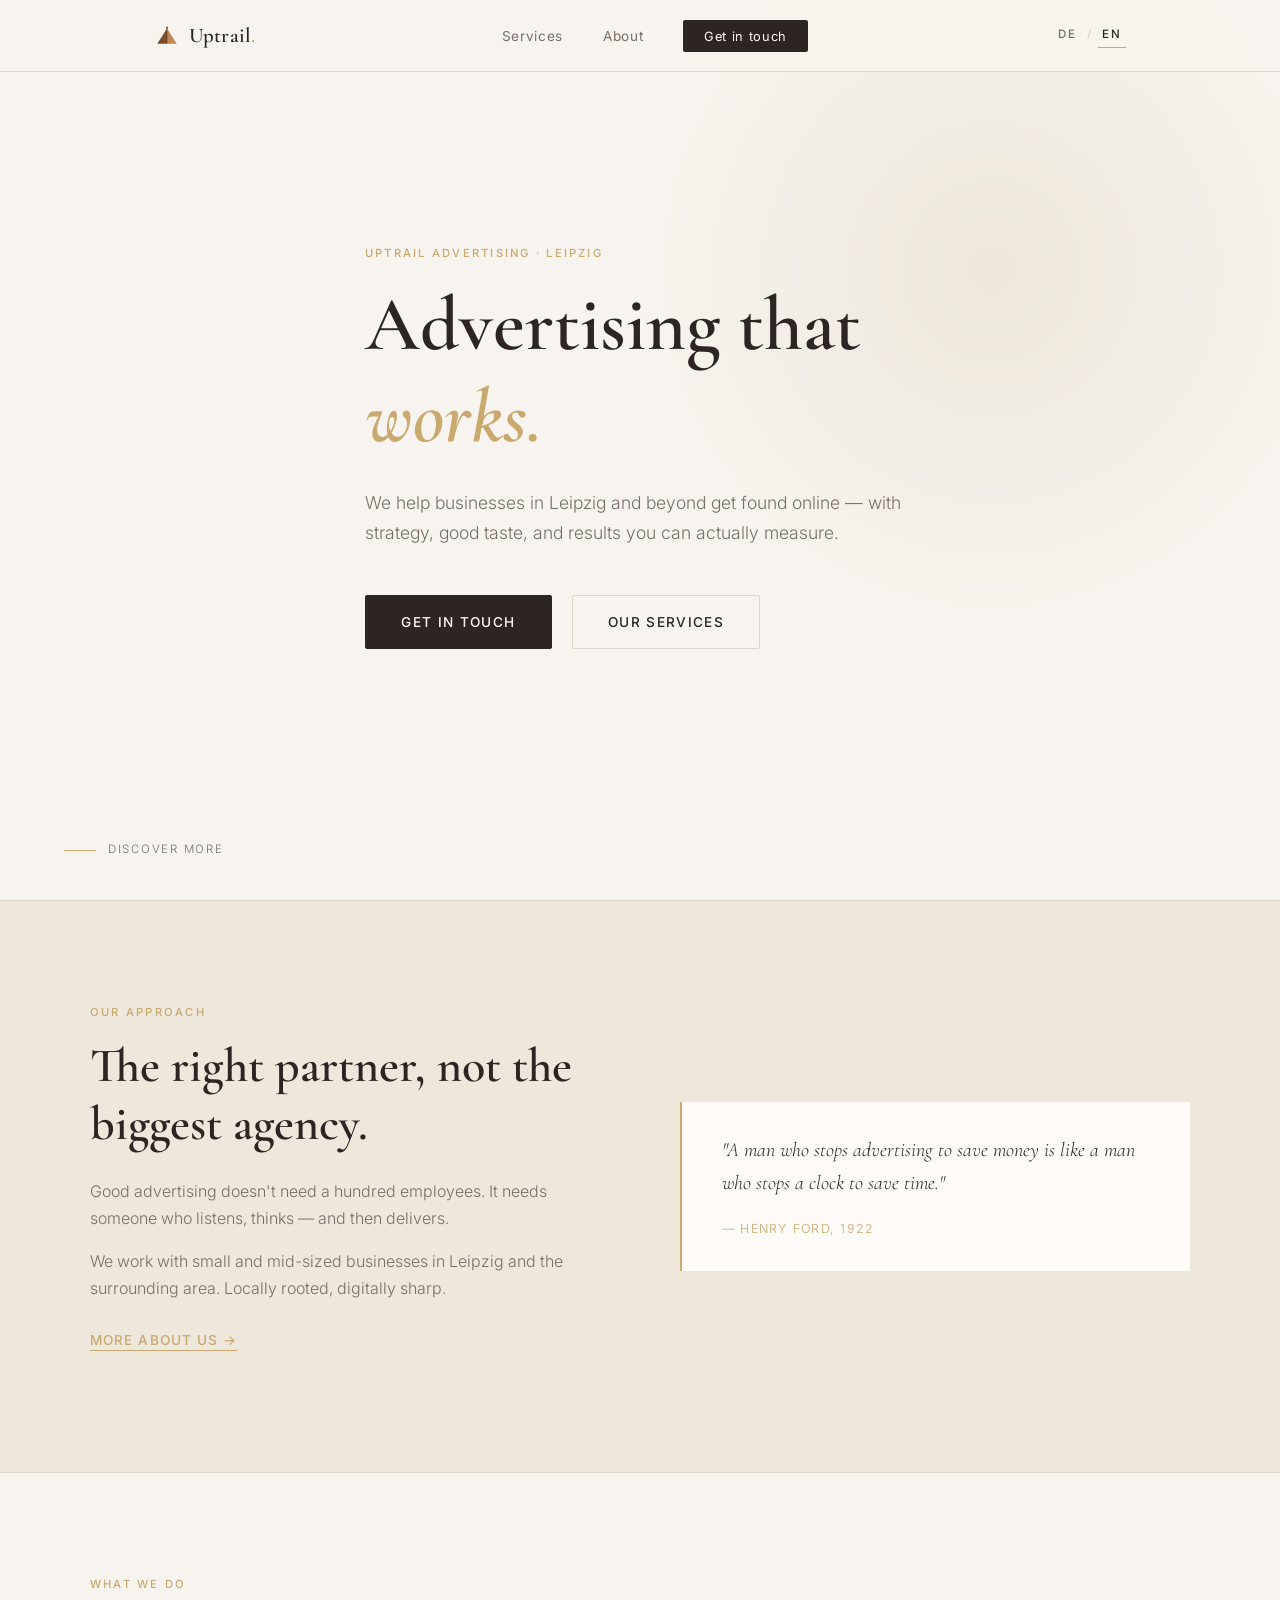
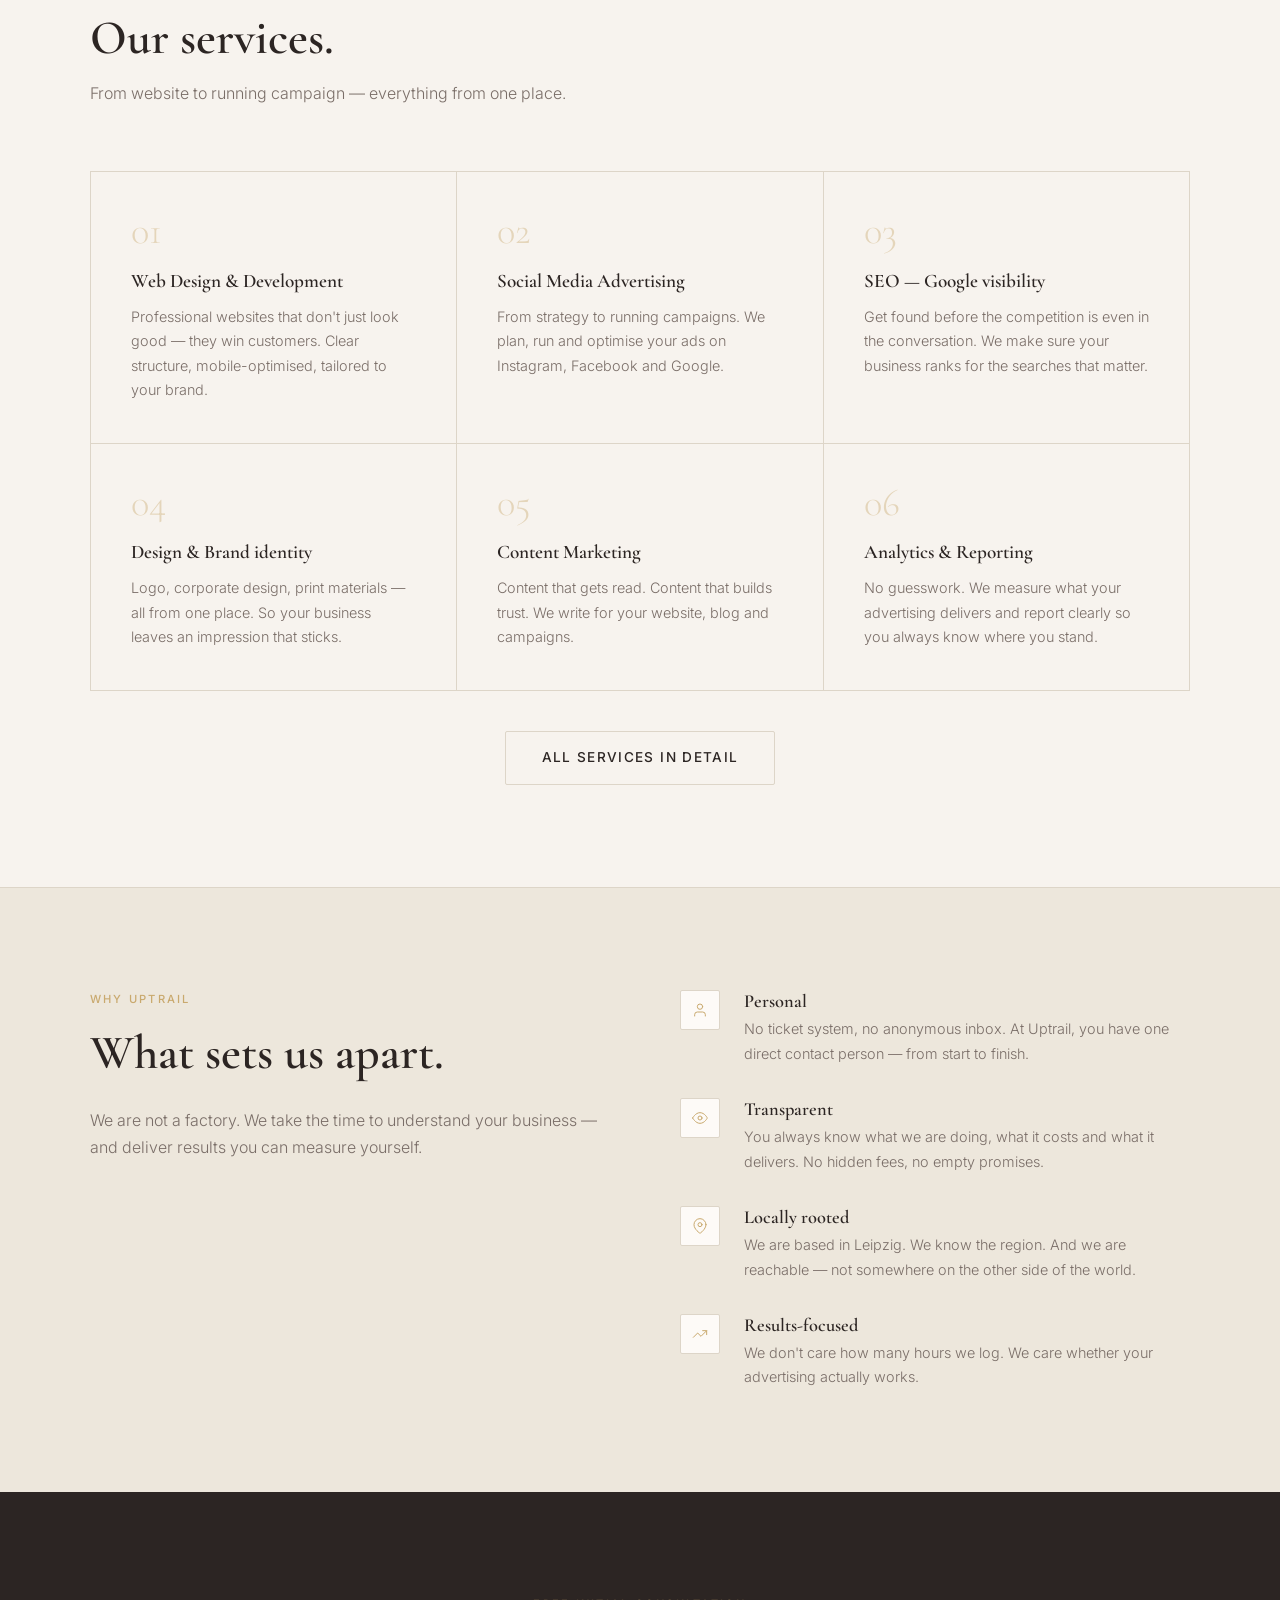
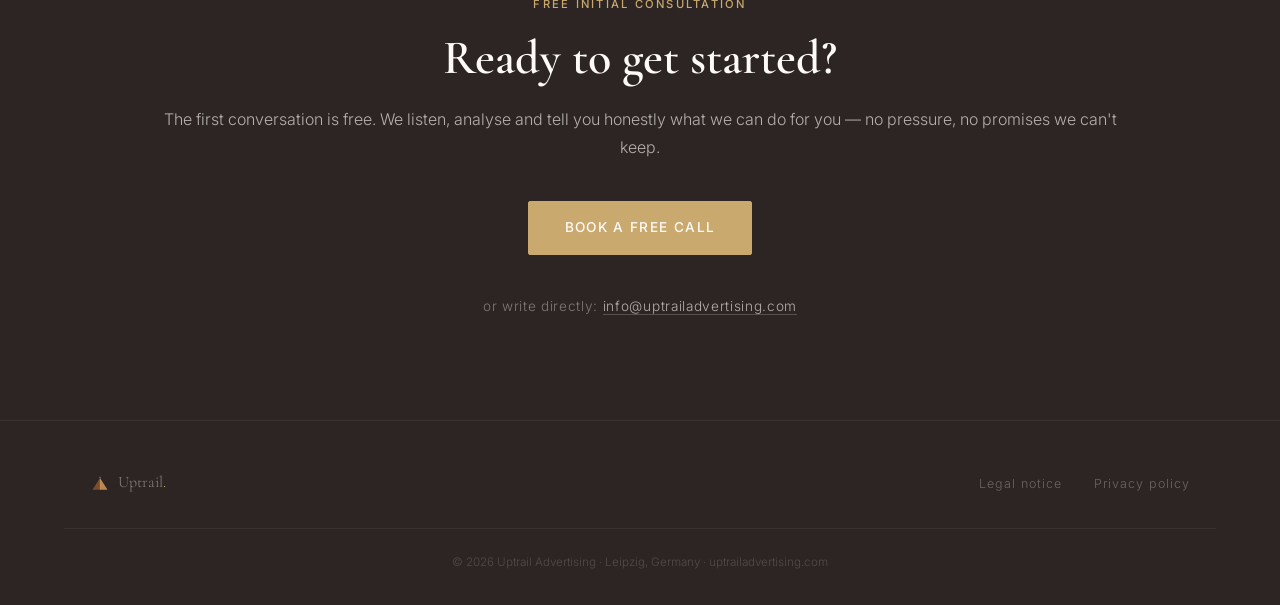
==== index.html @ e69fcca8 "Initial commit: Uptrail Advertising website (DE + EN)" ====
<!DOCTYPE html>
<html lang="de">
<head>
  <meta charset="UTF-8" />
  <meta name="viewport" content="width=device-width, initial-scale=1.0" />
  <title>Uptrail Advertising</title>
  <meta name="robots" content="noindex" />
  <script>
    var lang = (navigator.language || navigator.userLanguage || 'de').substring(0, 2).toLowerCase();
    window.location.replace(lang === 'en' ? './en/index.html' : './de/index.html');
  </script>
</head>
<body>
  <p>Weiterleitung... / Redirecting...</p>
  <p><a href="./de/index.html">Deutsch</a> &nbsp;|&nbsp; <a href="./en/index.html">English</a></p>
</body>
</html>
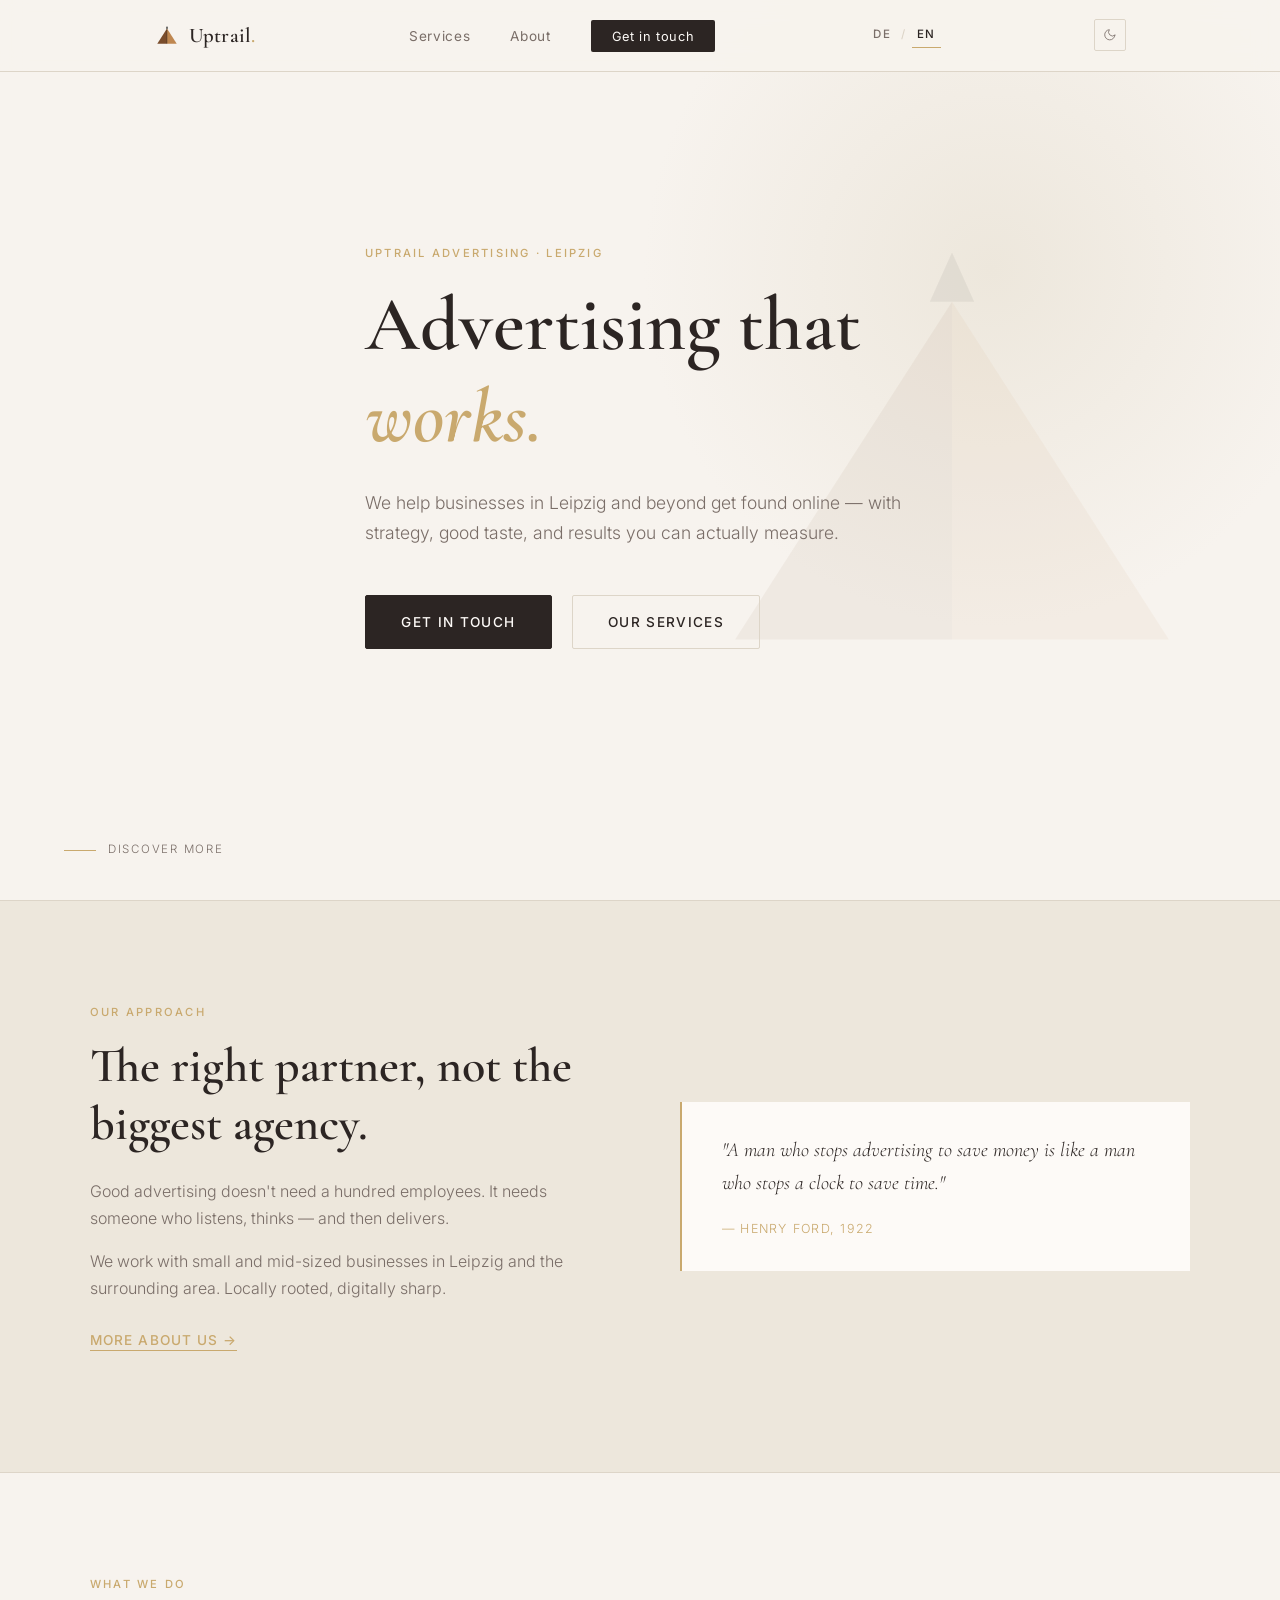
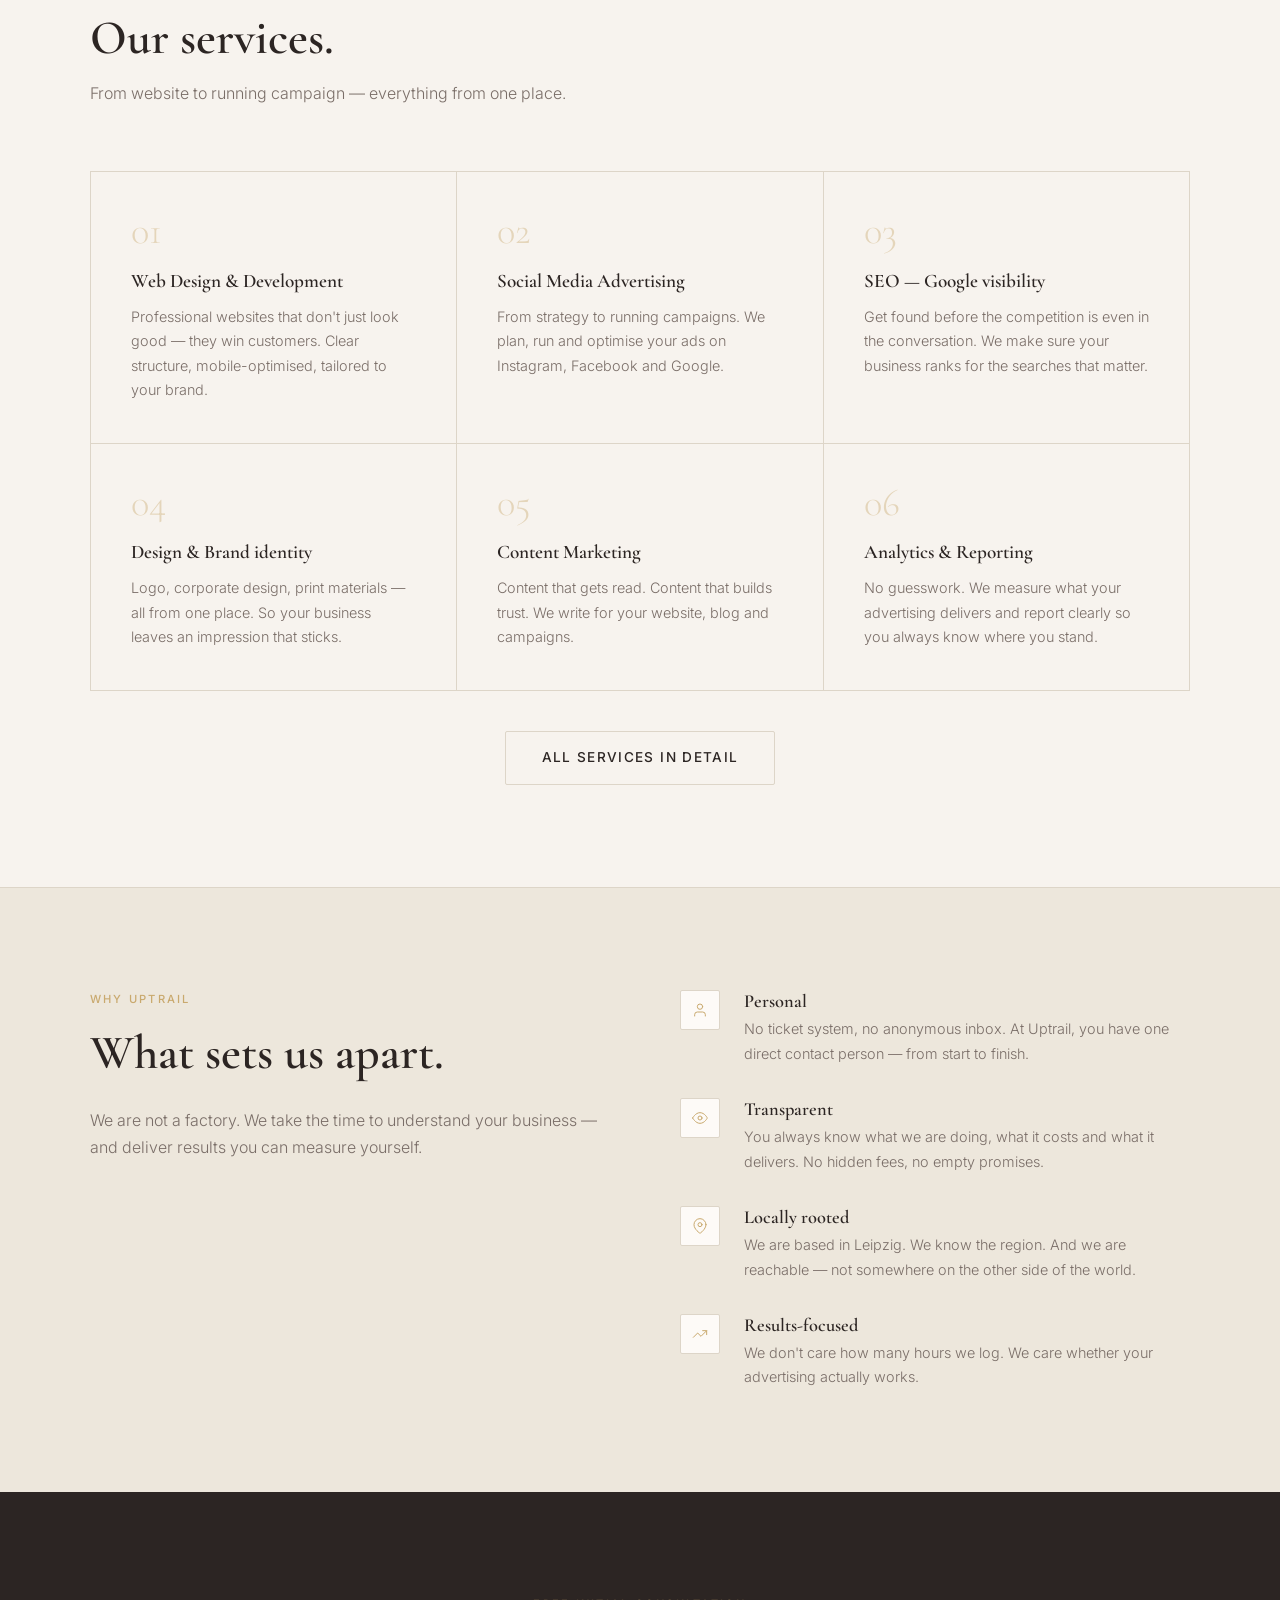
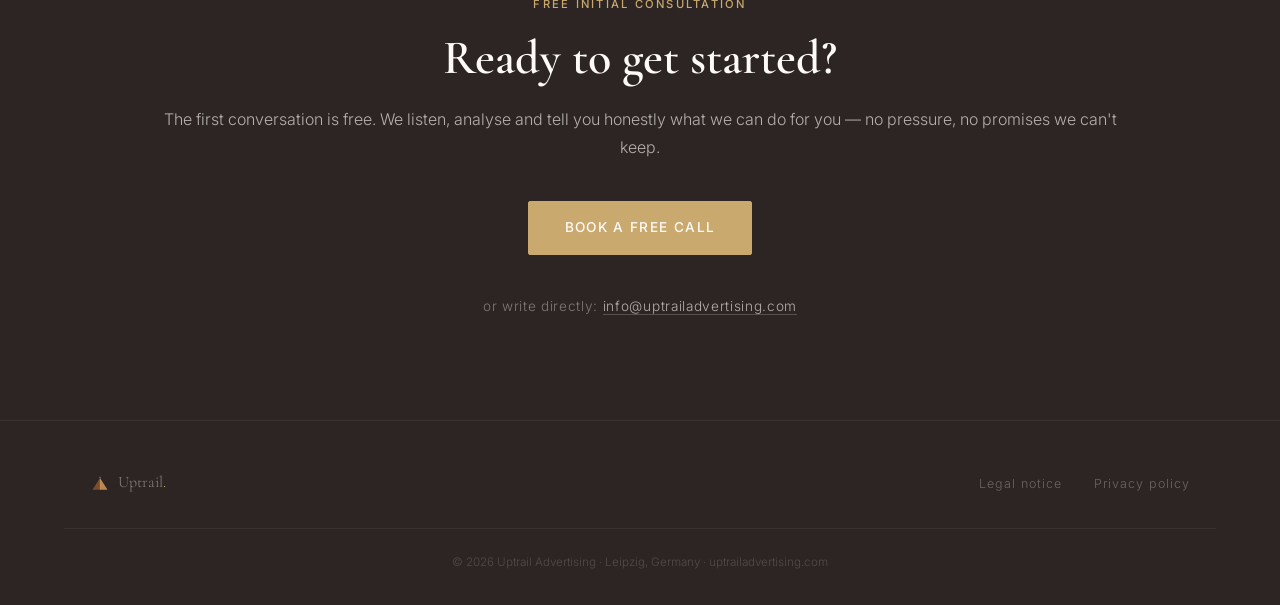
==== commit 8a3a45bc: "Fix dark mode CSS cascade, add favicon to all pages" ====
--- a/index.html
+++ b/index.html
@@ -5,6 +5,7 @@
   <meta name="viewport" content="width=device-width, initial-scale=1.0" />
   <title>Uptrail Advertising</title>
   <meta name="robots" content="noindex" />
+  <link rel="icon" type="image/svg+xml" href="./assets/favicon.svg" />
   <script>
     var lang = (navigator.language || navigator.userLanguage || 'de').substring(0, 2).toLowerCase();
     window.location.replace(lang === 'en' ? './en/index.html' : './de/index.html');
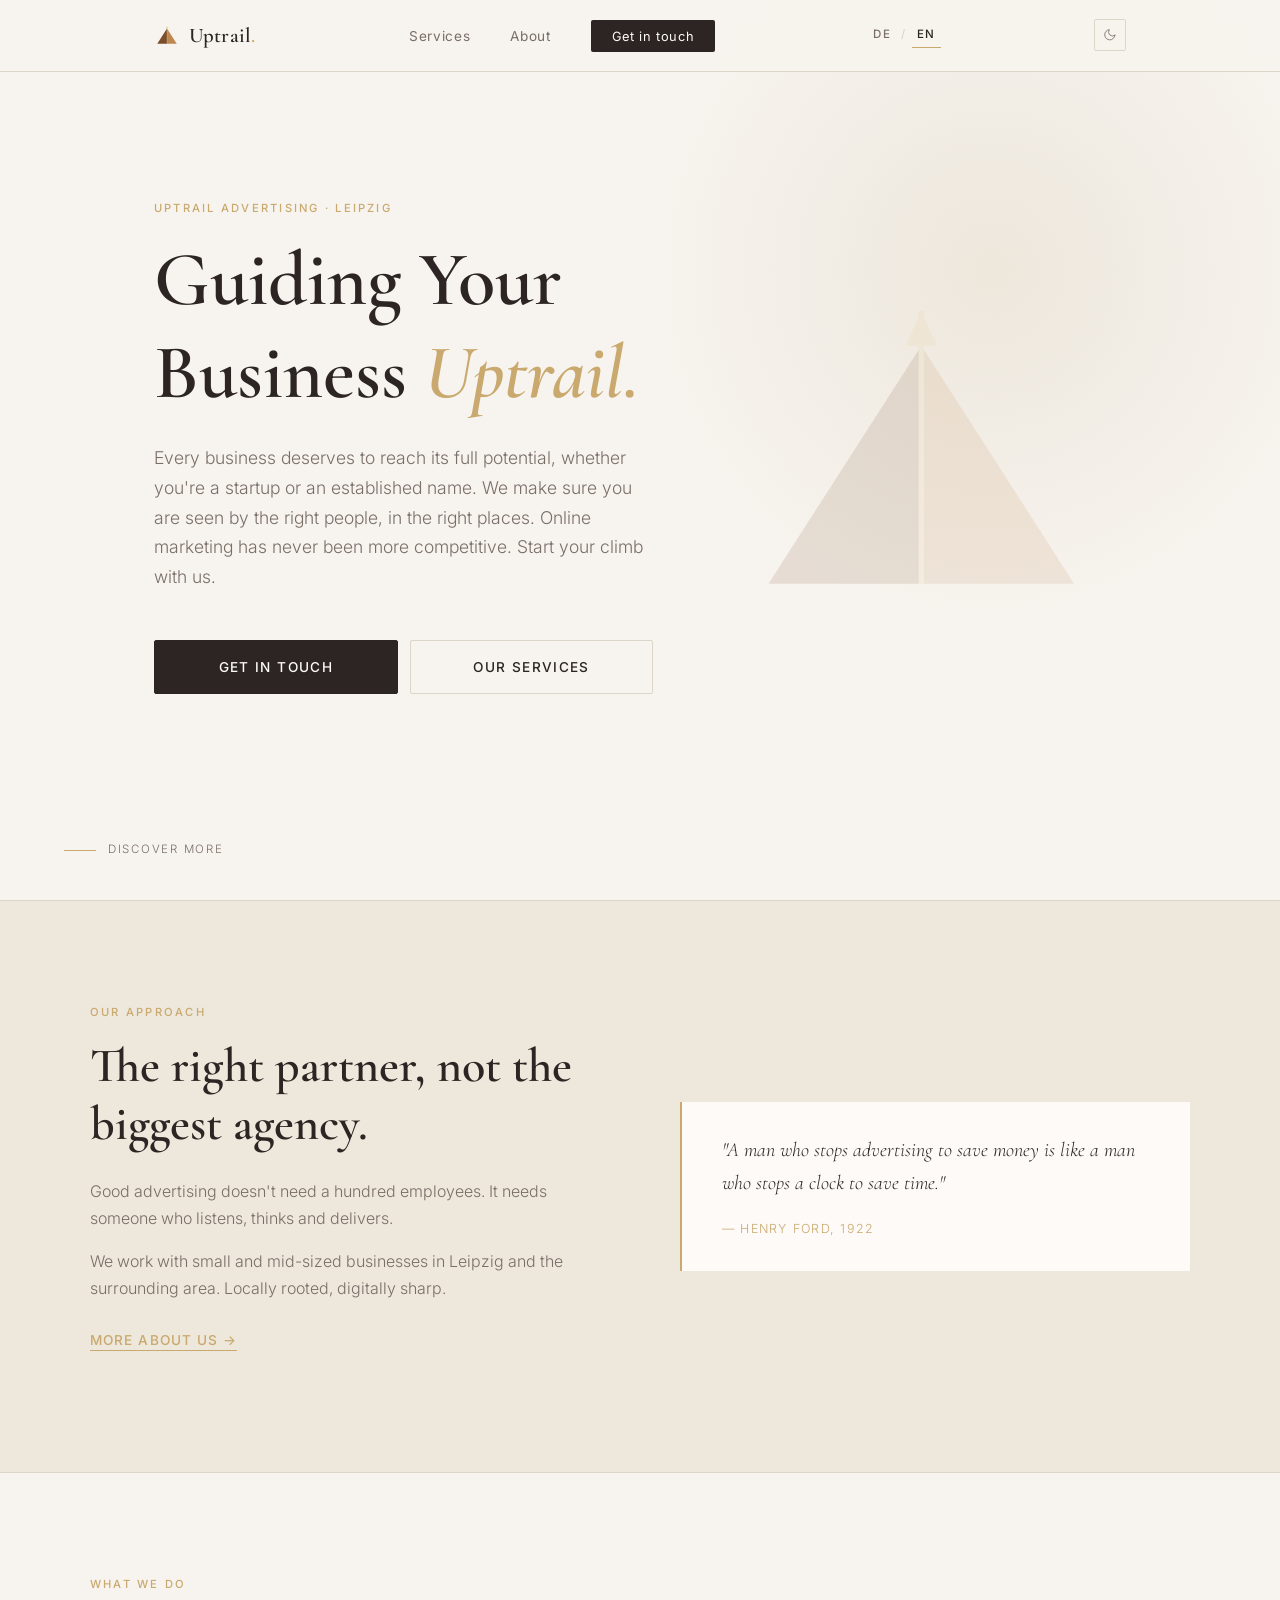
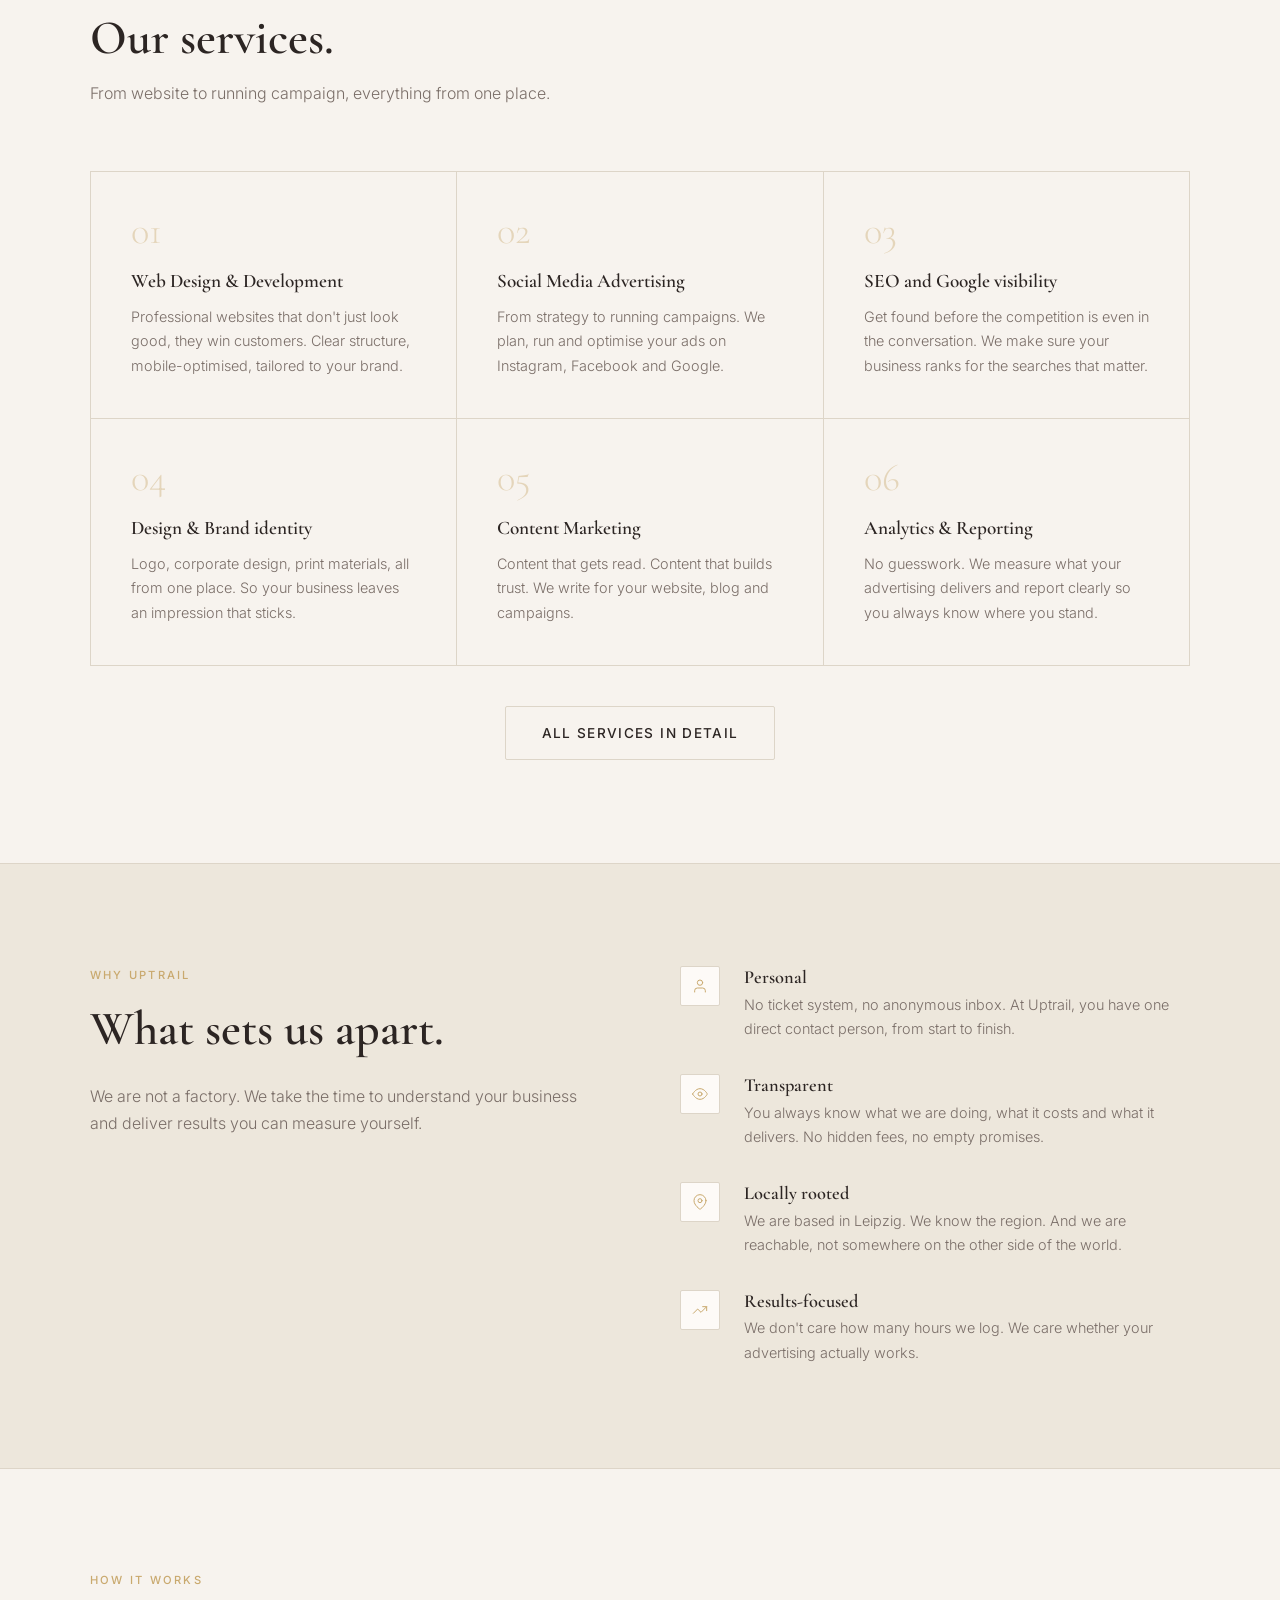
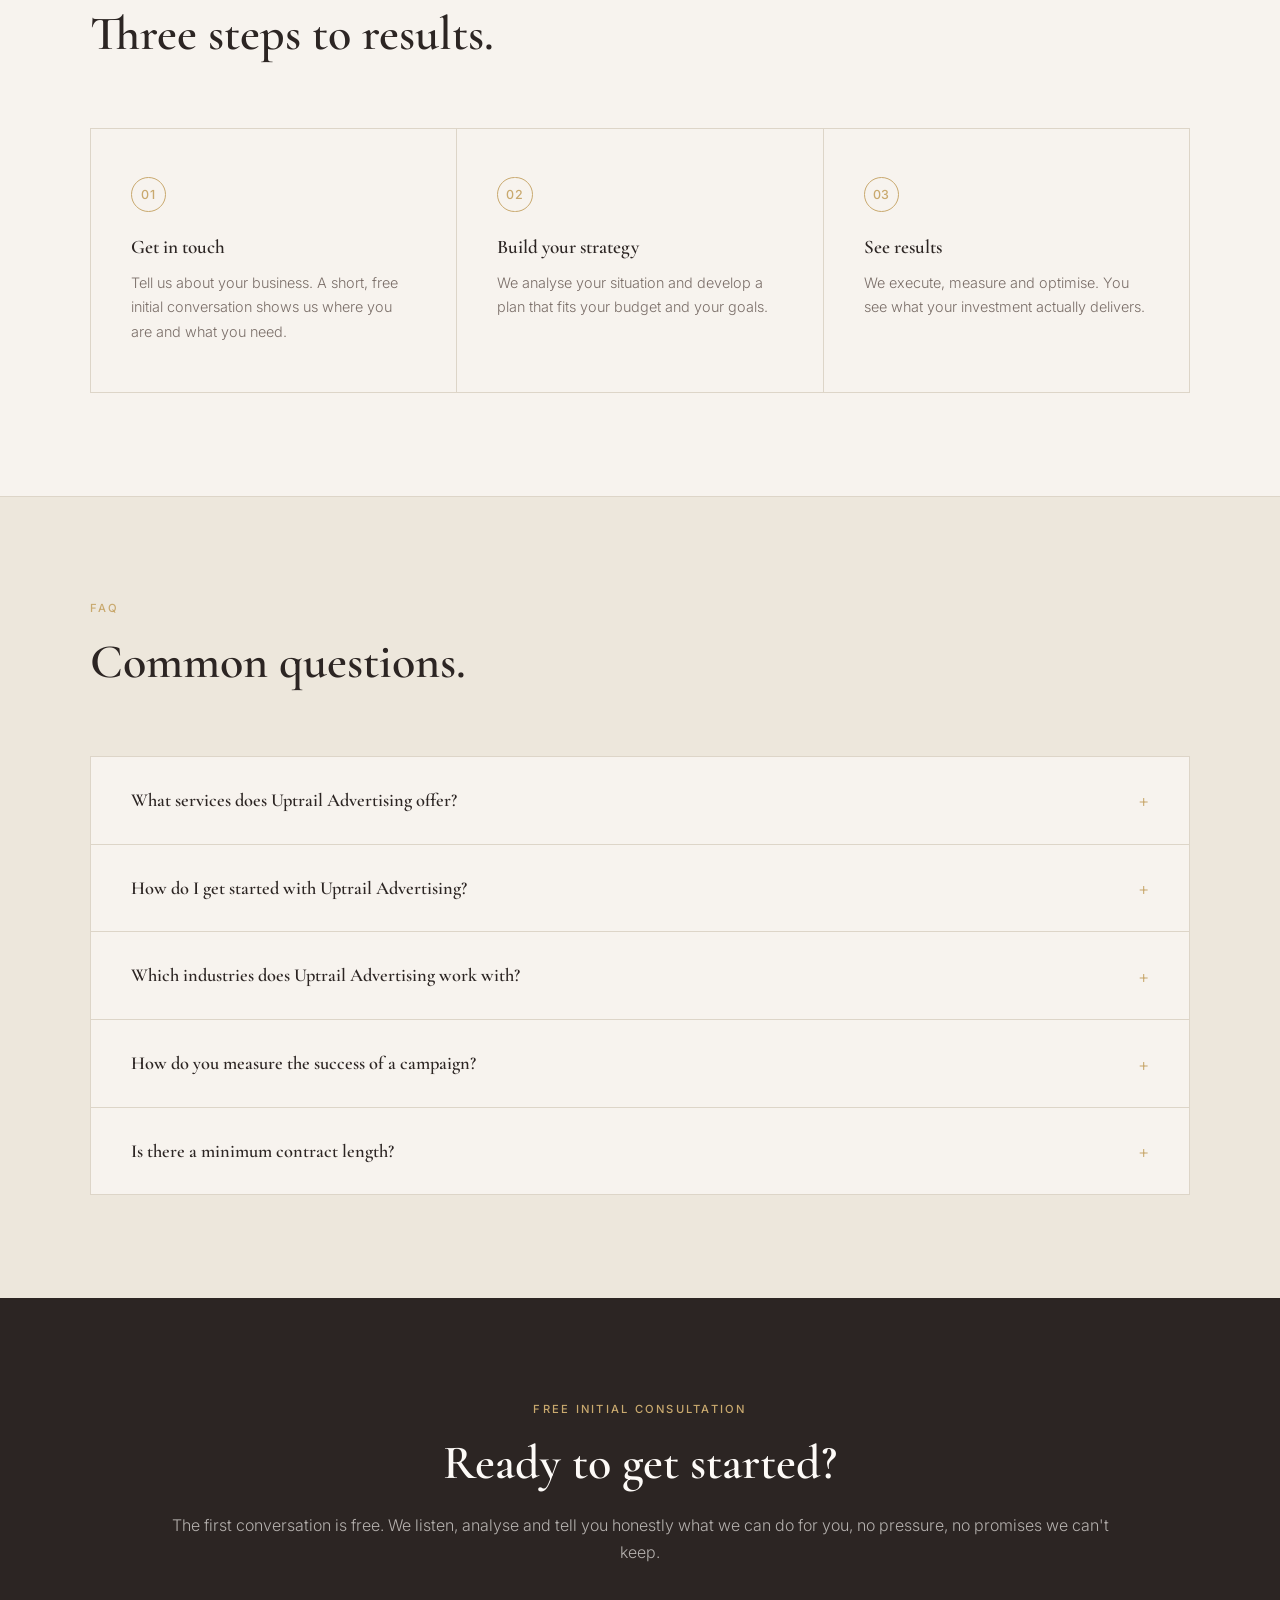
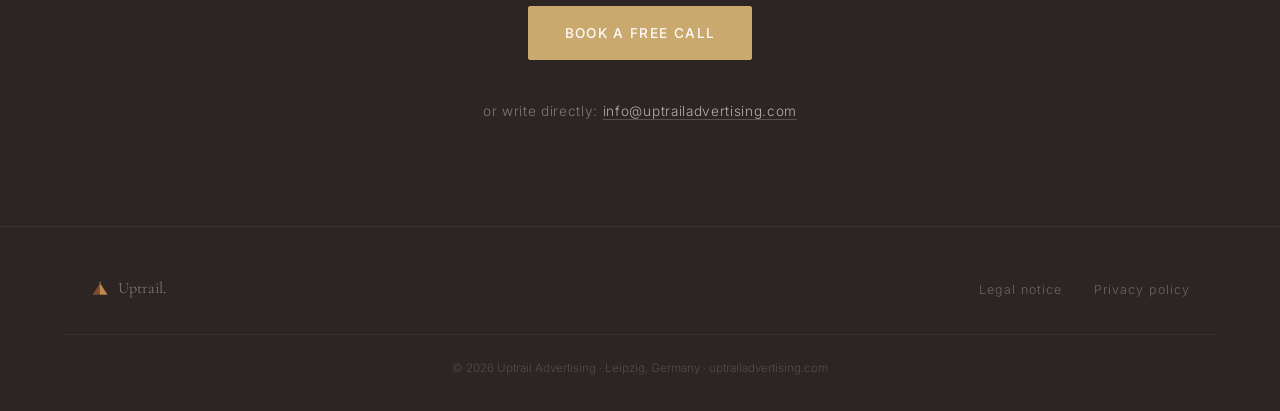
==== commit e477ceca: "Add Cloudflare Web Analytics beacon to all pages Privacy-friendly, cookie-less visitor stats, dashbo" ====
--- a/index.html
+++ b/index.html
@@ -14,5 +14,8 @@
 <body>
   <p>Weiterleitung... / Redirecting...</p>
   <p><a href="./de/index.html">Deutsch</a> &nbsp;|&nbsp; <a href="./en/index.html">English</a></p>
+  <!-- Cloudflare Web Analytics -->
+  <script defer src='https://static.cloudflareinsights.com/beacon.min.js' data-cf-beacon='{"token": "5e40f4240f874532a4275efa300227dd"}'></script>
+  <!-- End Cloudflare Web Analytics -->
 </body>
 </html>
